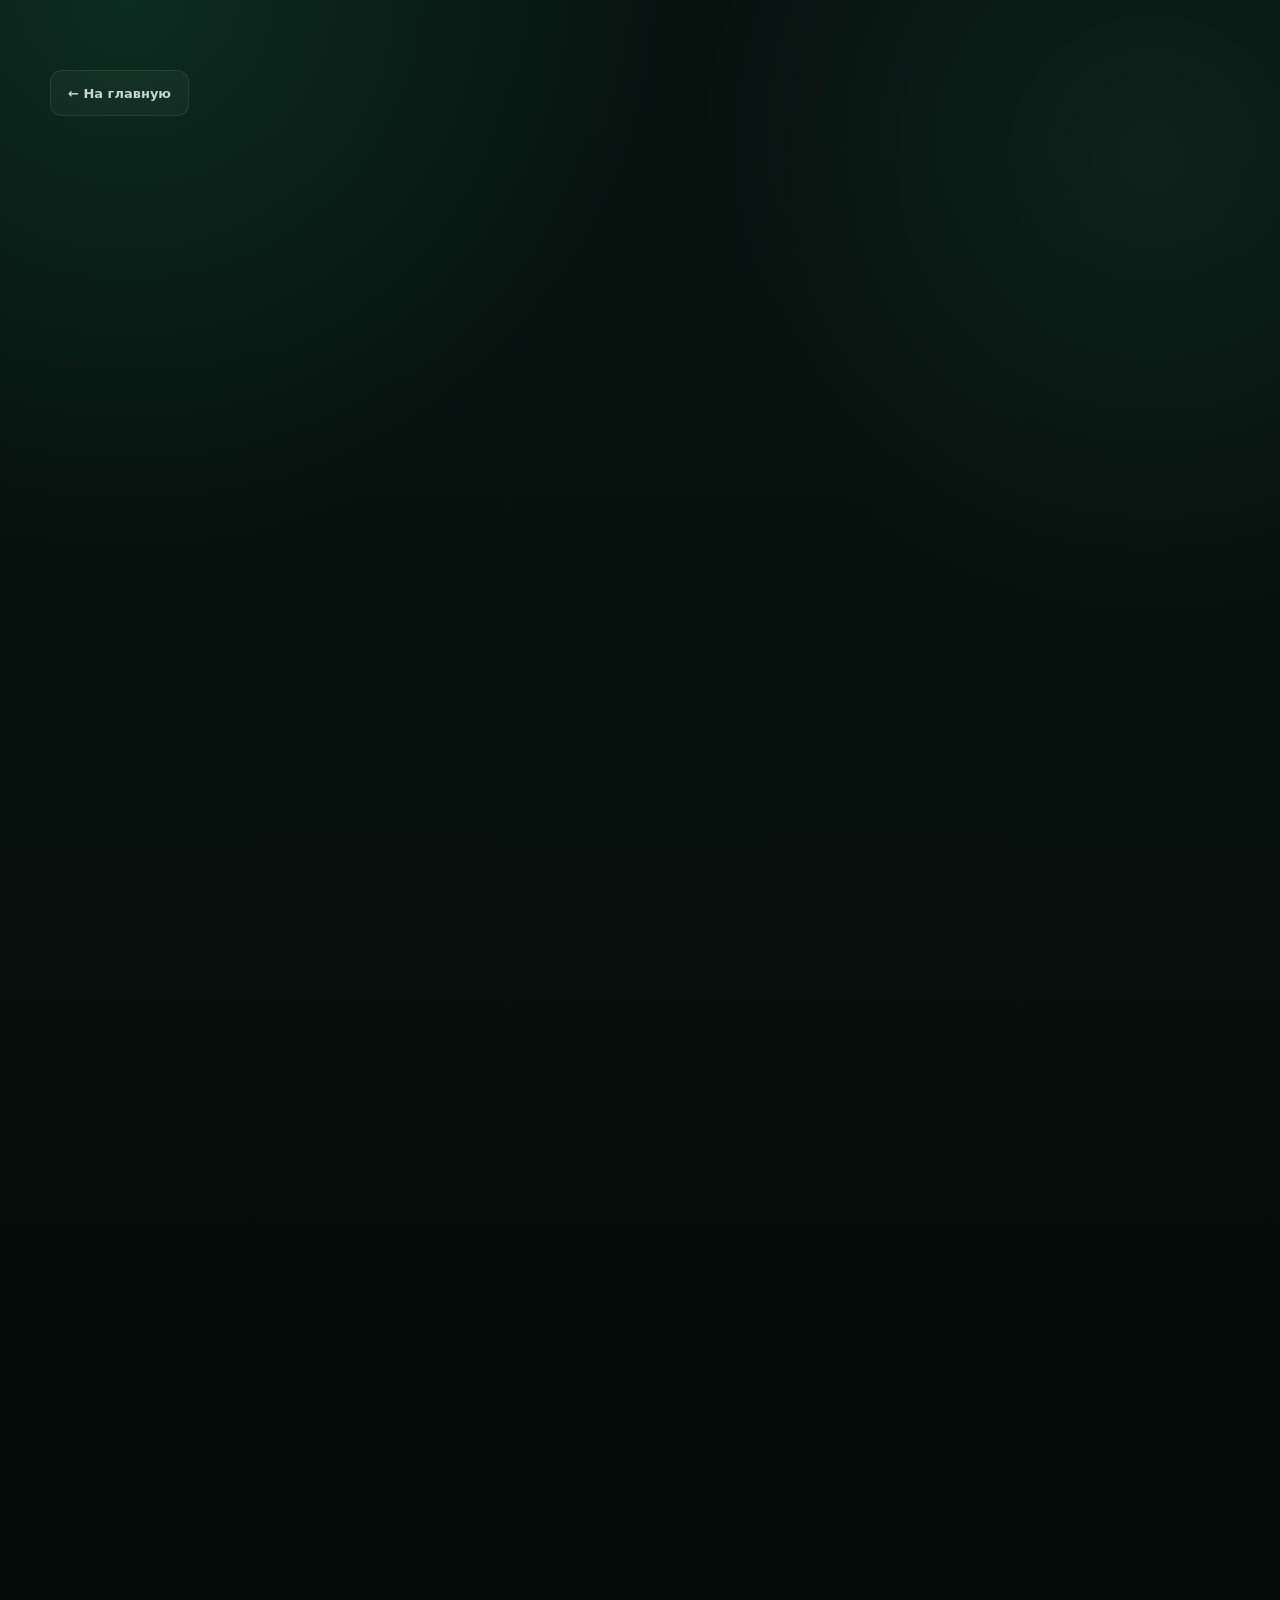
==== rules.html @ 6edc9e5b "minitcs2" ====
<!DOCTYPE html>
<html lang="ru">
<head>
<meta charset="UTF-8">
<meta name="viewport" content="width=device-width, initial-scale=1.0">
<meta name="theme-color" content="#07110e">
<title>MINTCS2 — Правила проекта</title>
<link rel="icon" type="image/png" href="favicon.png">
<style>
        :root {
            --bg: #06100d;
            --bg-soft: #091613;
            --panel: rgba(13, 29, 24, .78);
            --panel-2: rgba(17, 38, 31, .86);
            --border: rgba(124, 255, 200, .11);
            --border-hover: rgba(124, 255, 200, .28);

            --mint: #6dffc4;
            --mint-2: #36eaa2;
            --mint-dark: #19a975;

            --white: #f3fff9;
            --text: #c5d6cf;
            --muted: #71867e;

            --danger: #ff6d79;
            --warning: #ffd66d;

            --shadow: 0 20px 70px rgba(0, 0, 0, .38);
            --radius: 20px;
            --radius-sm: 14px;
        }

        * {
            box-sizing: border-box;
            margin: 0;
            padding: 0;
        }

        html {
            scroll-behavior: smooth;
        }

        body {
            min-height: 100vh;
            color: var(--white);
            background:
                radial-gradient(circle at 10% 0%, rgba(54, 234, 162, .12), transparent 28%),
                radial-gradient(circle at 90% 10%, rgba(109, 255, 196, .07), transparent 25%),
                linear-gradient(180deg, #07120f 0%, #06100d 45%, #040b09 100%);
            font-family:
                Inter,
                ui-sans-serif,
                system-ui,
                -apple-system,
                BlinkMacSystemFont,
                "Segoe UI",
                sans-serif;
            overflow-x: hidden;
        }

        body::before {
            content: "";
            position: fixed;
            inset: 0;
            pointer-events: none;
            opacity: .22;
            background-image:
                linear-gradient(rgba(255,255,255,.018) 1px, transparent 1px),
                linear-gradient(90deg, rgba(255,255,255,.018) 1px, transparent 1px);
            background-size: 50px 50px;
            mask-image: linear-gradient(to bottom, black, transparent 80%);
        }

        a {
            color: inherit;
            text-decoration: none;
        }

        button,
        input {
            font: inherit;
        }

        button {
            cursor: pointer;
        }

        .container {
            width: min(1180px, calc(100% - 40px));
            margin: 0 auto;
        }

        /* =========================
           HEADER
        ========================== */

        header {
            position: sticky;
            top: 0;
            z-index: 100;
            height: 76px;
            background: rgba(5, 14, 11, .78);
            backdrop-filter: blur(20px);
            -webkit-backdrop-filter: blur(20px);
            border-bottom: 1px solid var(--border);
        }

        .nav {
            height: 100%;
            display: flex;
            align-items: center;
            justify-content: space-between;
            gap: 30px;
        }

        .logo {
            display: flex;
            align-items: center;
            gap: 11px;
            font-weight: 900;
            letter-spacing: -.7px;
            font-size: 20px;
            white-space: nowrap;
        }

        .logo-mark {
            width: 38px;
            height: 38px;
            border-radius: 12px;
            display: grid;
            place-items: center;
            color: #06110d;
            background: linear-gradient(135deg, #9affd7, #39e9a2);
            box-shadow:
                0 0 0 1px rgba(255,255,255,.08) inset,
                0 8px 30px rgba(54, 234, 162, .25);
            font-weight: 1000;
        }

        .logo span {
            color: var(--mint);
        }

        .nav-links {
            display: flex;
            align-items: center;
            gap: 5px;
        }

        .nav-link {
            position: relative;
            padding: 10px 13px;
            color: #94aaa2;
            border-radius: 10px;
            font-size: 14px;
            font-weight: 650;
            transition: .2s ease;
        }

        .nav-link:hover,
        .nav-link.active {
            color: var(--white);
            background: rgba(109, 255, 196, .07);
        }

        .nav-link.active::after {
            content: "";
            position: absolute;
            left: 13px;
            right: 13px;
            bottom: 4px;
            height: 2px;
            border-radius: 5px;
            background: var(--mint);
            box-shadow: 0 0 12px var(--mint);
        }

        .nav-actions {
            display: flex;
            align-items: center;
            gap: 9px;
        }

        .icon-btn {
            width: 42px;
            height: 42px;
            border: 1px solid var(--border);
            border-radius: 12px;
            background: rgba(255,255,255,.025);
            color: var(--text);
            transition: .2s ease;
        }

        .icon-btn:hover {
            color: var(--mint);
            border-color: var(--border-hover);
            transform: translateY(-1px);
        }

        .icon-btn:active {
            transform: scale(.94);
        }

        .profile-btn {
            display: flex;
            align-items: center;
            gap: 9px;
            padding: 6px 10px 6px 6px;
            border: 1px solid var(--border);
            border-radius: 13px;
            color: var(--white);
            background: rgba(255,255,255,.025);
            transition: .2s ease;
        }

        .profile-btn:hover {
            border-color: var(--border-hover);
            transform: translateY(-1px);
        }

        .profile-btn:active {
            transform: scale(.97);
        }

        .avatar {
            width: 31px;
            height: 31px;
            border-radius: 9px;
            display: grid;
            place-items: center;
            color: #06110d;
            background: linear-gradient(135deg, #c1ffe7, #39e9a2);
            font-size: 13px;
            font-weight: 900;
        }

        .profile-btn span:last-child {
            font-size: 13px;
            font-weight: 700;
        }

        .mobile-menu {
            display: none;
        }

        /* =========================
           HERO
        ========================== */

        .hero {
            position: relative;
            padding: 72px 0 45px;
        }

        .hero::after {
            content: "";
            position: absolute;
            width: 420px;
            height: 420px;
            right: -200px;
            top: 0;
            border-radius: 50%;
            background: rgba(54, 234, 162, .07);
            filter: blur(80px);
            pointer-events: none;
        }

        .hero-grid {
            position: relative;
            z-index: 1;
            display: grid;
            grid-template-columns: 1fr;
            max-width: 900px;
            gap: 40px;
        }

        .eyebrow {
            display: inline-flex;
            align-items: center;
            gap: 8px;
            margin-bottom: 19px;
            padding: 7px 11px;
            border: 1px solid rgba(109,255,196,.14);
            border-radius: 999px;
            color: var(--mint);
            background: rgba(109,255,196,.045);
            font-size: 11px;
            font-weight: 800;
            letter-spacing: 1.5px;
            text-transform: uppercase;
        }

        .pulse {
            width: 7px;
            height: 7px;
            border-radius: 50%;
            background: var(--mint);
            box-shadow: 0 0 14px var(--mint);
            animation: pulse 1.8s infinite;
        }

        @keyframes pulse {
            0%, 100% {
                opacity: 1;
                transform: scale(1);
            }
            50% {
                opacity: .45;
                transform: scale(.75);
            }
        }

        h1 {
            max-width: 720px;
            font-size: clamp(42px, 7vw, 78px);
            line-height: .94;
            letter-spacing: -4px;
            font-weight: 950;
        }

        h1 .mint {
            color: var(--mint);
            text-shadow: 0 0 45px rgba(109,255,196,.12);
        }

        .hero-description {
            max-width: 650px;
            margin-top: 24px;
            color: var(--muted);
            font-size: 16px;
            line-height: 1.7;
        }

        .hero-buttons {
            display: flex;
            flex-wrap: wrap;
            gap: 11px;
            margin-top: 29px;
        }

        /* =========================
           BUTTON ANIMATIONS
        ========================== */

        .btn {
            position: relative;
            overflow: hidden;
            min-height: 46px;
            display: inline-flex;
            align-items: center;
            justify-content: center;
            gap: 9px;
            padding: 0 17px;
            border-radius: 12px;
            border: 1px solid transparent;
            font-size: 13px;
            font-weight: 800;
            transition:
                transform .22s cubic-bezier(.2,.8,.2,1),
                box-shadow .22s ease,
                background .22s ease,
                border-color .22s ease,
                color .22s ease;
            isolation: isolate;
        }

        .btn::before {
            content: "";
            position: absolute;
            top: -60%;
            left: -80%;
            width: 45%;
            height: 220%;
            background: linear-gradient(
                90deg,
                transparent,
                rgba(255,255,255,.30),
                transparent
            );
            transform: rotate(18deg);
            transition: left .55s ease;
            pointer-events: none;
            z-index: -1;
        }

        .btn:hover::before {
            left: 135%;
        }

        .btn:hover {
            transform: translateY(-3px) scale(1.015);
        }

        .btn:active {
            transform: translateY(1px) scale(.97);
            transition-duration: .08s;
        }

        .btn:focus-visible {
            outline: 2px solid var(--mint);
            outline-offset: 3px;
        }

        .btn-primary {
            color: #04100b;
            background: linear-gradient(135deg, #9affd7, #3deaa5);
            box-shadow: 0 10px 35px rgba(54, 234, 162, .17);
        }

        .btn-primary:hover {
            box-shadow:
                0 14px 40px rgba(54, 234, 162, .28),
                0 0 0 1px rgba(255,255,255,.08) inset;
        }

        .btn-secondary {
            color: var(--text);
            background: rgba(255,255,255,.035);
            border-color: var(--border);
        }

        .btn-secondary:hover {
            color: var(--white);
            border-color: var(--border-hover);
            background: rgba(255,255,255,.07);
            box-shadow: 0 10px 30px rgba(0,0,0,.18);
        }

        /* =========================
           SERVER CARDS
        ========================== */

        section {
            padding: 35px 0;
            scroll-margin-top: 80px;
        }

        .section-head {
            display: flex;
            align-items: flex-end;
            justify-content: space-between;
            gap: 20px;
            margin-bottom: 18px;
        }

        .section-title {
            font-size: 24px;
            font-weight: 900;
            letter-spacing: -1px;
        }

        .section-subtitle {
            margin-top: 5px;
            color: var(--muted);
            font-size: 13px;
        }

        .server-grid {
            display: grid;
            grid-template-columns: repeat(3, 1fr);
            gap: 14px;
        }

        .server-card {
            position: relative;
            overflow: hidden;
            padding: 20px;
            min-height: 245px;
            border: 1px solid var(--border);
            border-radius: var(--radius);
            background:
                radial-gradient(circle at 100% 0%, rgba(109,255,196,.09), transparent 35%),
                linear-gradient(145deg, rgba(17,38,31,.9), rgba(8,19,15,.9));
            box-shadow: 0 12px 40px rgba(0,0,0,.17);
            transition: .25s ease;
        }

        .server-card:hover {
            transform: translateY(-6px);
            border-color: var(--border-hover);
            box-shadow: 0 20px 55px rgba(0,0,0,.28);
        }

        .server-card::before {
            content: "";
            position: absolute;
            width: 150px;
            height: 150px;
            top: -80px;
            right: -60px;
            border-radius: 50%;
            background: rgba(109,255,196,.08);
            filter: blur(15px);
        }

        .server-top {
            display: flex;
            justify-content: space-between;
            align-items: center;
            gap: 12px;
        }

        .server-type {
            display: inline-flex;
            align-items: center;
            gap: 7px;
            color: var(--mint);
            font-size: 10px;
            font-weight: 900;
            letter-spacing: 1.2px;
        }

        .server-type i {
            width: 6px;
            height: 6px;
            border-radius: 50%;
            background: var(--mint);
            box-shadow: 0 0 10px var(--mint);
        }

        .server-id {
            color: #58716a;
            font-size: 10px;
            font-weight: 800;
        }

        .server-name {
            margin-top: 30px;
            font-size: 23px;
            font-weight: 900;
            letter-spacing: -.7px;
        }

        .server-map {
            margin-top: 6px;
            color: var(--muted);
            font-size: 12px;
        }

        .server-info {
            display: flex;
            align-items: center;
            justify-content: space-between;
            margin-top: 28px;
            padding-top: 15px;
            border-top: 1px solid rgba(255,255,255,.055);
        }

        .server-status {
            display: inline-flex;
            align-items: center;
            gap: 7px;
            color: var(--mint);
            font-size: 12px;
            font-weight: 800;
        }

        .server-status i {
            width: 7px;
            height: 7px;
            border-radius: 50%;
            background: var(--mint);
            box-shadow: 0 0 10px var(--mint);
        }

        .server-ping {
            color: var(--mint);
            font-size: 11px;
            font-weight: 700;
        }

        .server-actions {
            display: flex;
            gap: 8px;
            margin-top: 16px;
        }

        .server-actions .btn {
            flex: 1;
            min-height: 40px;
            padding: 0 10px;
            font-size: 11px;
        }

        /* =========================
           STATISTICS
        ========================== */

        .stats-grid {
            display: grid;
            grid-template-columns: repeat(4, 1fr);
            gap: 12px;
        }

        .stat {
            padding: 21px;
            border: 1px solid var(--border);
            border-radius: var(--radius-sm);
            background: rgba(12,28,23,.64);
            transition: .25s ease;
        }

        .stat:hover {
            transform: translateY(-4px);
            border-color: var(--border-hover);
            background: rgba(15,34,28,.78);
        }

        .stat-icon {
            width: 34px;
            height: 34px;
            display: grid;
            place-items: center;
            margin-bottom: 20px;
            border-radius: 10px;
            color: var(--mint);
            background: rgba(109,255,196,.07);
        }

        .stat-value {
            font-size: 27px;
            font-weight: 900;
            letter-spacing: -1px;
        }

        .stat-label {
            margin-top: 5px;
            color: var(--muted);
            font-size: 11px;
        }

        /* =========================
           ACTIVITY
        ========================== */

        .content-grid {
            display: grid;
            grid-template-columns: 1.3fr .7fr;
            gap: 14px;
        }

        .panel {
            overflow: hidden;
            border: 1px solid var(--border);
            border-radius: var(--radius);
            background: rgba(10,24,20,.72);
        }

        .panel-head {
            display: flex;
            align-items: center;
            justify-content: space-between;
            padding: 18px 20px;
            border-bottom: 1px solid rgba(255,255,255,.055);
        }

        .panel-title {
            font-size: 14px;
            font-weight: 850;
        }

        .panel-link {
            color: var(--mint);
            font-size: 11px;
            font-weight: 800;
        }

        .activity-list {
            display: flex;
            flex-direction: column;
        }

        .activity {
            display: grid;
            grid-template-columns: 36px 1fr auto;
            align-items: center;
            gap: 12px;
            padding: 15px 20px;
            border-bottom: 1px solid rgba(255,255,255,.035);
            transition: background .2s ease;
        }

        .activity:hover {
            background: rgba(109,255,196,.025);
        }

        .activity:last-child {
            border-bottom: 0;
        }

        .activity-avatar {
            width: 34px;
            height: 34px;
            display: grid;
            place-items: center;
            border-radius: 10px;
            color: var(--mint);
            background: rgba(109,255,196,.07);
            font-size: 11px;
            font-weight: 900;
        }

        .activity-name {
            font-size: 12px;
            font-weight: 800;
        }

        .activity-desc {
            margin-top: 3px;
            color: var(--muted);
            font-size: 10px;
        }

        .activity-time {
            color: #536b63;
            font-size: 10px;
        }

        /* =========================
           QUICK LINKS
        ========================== */

        .quick-grid {
            display: grid;
            grid-template-columns: repeat(2, 1fr);
            gap: 8px;
            padding: 12px;
        }

        .quick {
            display: block;
            width: 100%;
            padding: 15px;
            border: 1px solid transparent;
            border-radius: 13px;
            background: rgba(255,255,255,.025);
            transition: .22s ease;
            text-align: left;
            color: inherit;
        }

        .quick:hover {
            border-color: var(--border);
            background: rgba(109,255,196,.045);
            transform: translateY(-2px);
        }

        .quick:active {
            transform: scale(.98);
        }

        .quick-icon {
            color: var(--mint);
            font-size: 18px;
        }

        .quick-title {
            margin-top: 9px;
            font-size: 11px;
            font-weight: 850;
        }

        .quick-text {
            margin-top: 4px;
            color: var(--muted);
            font-size: 9px;
            line-height: 1.4;
        }

        /* =========================
           NEWS
        ========================== */

        .news-grid {
            display: grid;
            grid-template-columns: repeat(3, 1fr);
            gap: 14px;
        }

        .news {
            padding: 20px;
            border: 1px solid var(--border);
            border-radius: var(--radius);
            background: rgba(10,24,20,.72);
            transition: .22s ease;
        }

        .news:hover {
            border-color: var(--border-hover);
            transform: translateY(-5px);
            box-shadow: 0 16px 45px rgba(0,0,0,.2);
        }

        .news-date {
            color: var(--mint);
            font-size: 10px;
            font-weight: 850;
            text-transform: uppercase;
            letter-spacing: .8px;
        }

        .news-title {
            margin-top: 13px;
            font-size: 16px;
            line-height: 1.35;
            font-weight: 850;
        }

        .news-text {
            margin-top: 8px;
            color: var(--muted);
            font-size: 11px;
            line-height: 1.6;
        }

        /* =========================
           SUPPORT
        ========================== */

        .support-panel {
            padding: 34px;
            position: relative;
            overflow: hidden;
        }

        .support-glow {
            position: absolute;
            width: 300px;
            height: 300px;
            right: -120px;
            top: -160px;
            border-radius: 50%;
            background: rgba(109,255,196,.09);
            filter: blur(25px);
        }

        .support-content {
            position: relative;
            z-index: 1;
        }

        /* =========================
           FOOTER
        ========================== */

        footer {
            margin-top: 40px;
            padding: 35px 0;
            border-top: 1px solid var(--border);
            background: rgba(3,9,7,.55);
        }

        .footer-inner {
            display: flex;
            align-items: center;
            justify-content: space-between;
            gap: 30px;
        }

        .footer-copy {
            color: #5e746c;
            font-size: 11px;
            line-height: 1.7;
        }

        .footer-copy strong {
            color: var(--mint);
        }

        .footer-links {
            display: flex;
            gap: 18px;
            color: #71867e;
            font-size: 11px;
        }

        .footer-links a {
            transition: .2s ease;
        }

        .footer-links a:hover {
            color: var(--mint);
        }

        /* =========================
           MODAL
        ========================== */

        .modal {
            position: fixed;
            inset: 0;
            z-index: 500;
            display: none;
            align-items: center;
            justify-content: center;
            padding: 20px;
            background: rgba(0,0,0,.65);
            backdrop-filter: blur(10px);
        }

        .modal.show {
            display: flex;
        }

        .modal-box {
            width: min(470px, 100%);
            padding: 25px;
            border: 1px solid var(--border-hover);
            border-radius: 22px;
            background:
                radial-gradient(circle at 100% 0%, rgba(109,255,196,.1), transparent 40%),
                #091713;
            box-shadow: 0 30px 100px rgba(0,0,0,.5);
            animation: modalIn .2s ease;
        }

        @keyframes modalIn {
            from {
                opacity: 0;
                transform: scale(.96) translateY(10px);
            }
            to {
                opacity: 1;
                transform: scale(1) translateY(0);
            }
        }

        .modal-head {
            display: flex;
            align-items: center;
            justify-content: space-between;
            gap: 20px;
        }

        .modal-title {
            font-size: 20px;
            font-weight: 900;
        }

        .modal-close {
            width: 34px;
            height: 34px;
            border: 0;
            border-radius: 10px;
            color: var(--muted);
            background: rgba(255,255,255,.04);
            transition: .2s ease;
        }

        .modal-close:hover {
            color: var(--white);
            background: rgba(255,255,255,.08);
        }

        .modal-text {
            margin-top: 15px;
            color: var(--muted);
            font-size: 13px;
            line-height: 1.7;
        }

        .modal-ip {
            display: block;
            margin: 17px 0;
            padding: 15px;
            border: 1px solid var(--border);
            border-radius: 12px;
            color: var(--mint);
            background: rgba(0,0,0,.2);
            font-family: monospace;
            font-size: 13px;
        }

        /* =========================
           TOAST
        ========================== */

        .toast {
            position: fixed;
            z-index: 1000;
            right: 22px;
            bottom: 22px;
            max-width: 330px;
            padding: 14px 17px;
            border: 1px solid var(--border-hover);
            border-radius: 13px;
            color: var(--white);
            background: rgba(9,23,18,.95);
            box-shadow: 0 15px 50px rgba(0,0,0,.4);
            font-size: 12px;
            font-weight: 700;
            transform: translateY(30px);
            opacity: 0;
            pointer-events: none;
            transition: .25s ease;
        }

        .toast.show {
            transform: translateY(0);
            opacity: 1;
        }

        /* =========================
           SCROLL REVEAL
        ========================== */

        .reveal {
            opacity: 0;
            transform: translateY(24px);
            transition:
                opacity .65s ease,
                transform .65s cubic-bezier(.2,.8,.2,1);
        }

        .reveal.visible {
            opacity: 1;
            transform: translateY(0);
        }

        /* =========================
           MOBILE
        ========================== */

        @media (max-width: 950px) {
            .nav-links {
                display: none;
                position: absolute;
                top: 76px;
                left: 20px;
                right: 20px;
                padding: 10px;
                flex-direction: column;
                align-items: stretch;
                border: 1px solid var(--border);
                border-radius: 15px;
                background: rgba(7,18,14,.97);
                box-shadow: var(--shadow);
            }

            .nav-links.open {
                display: flex;
            }

            .nav-link {
                padding: 13px;
            }

            .nav-link.active::after {
                display: none;
            }

            .mobile-menu {
                display: grid;
            }

            .profile-btn {
                display: none;
            }

            .server-grid {
                grid-template-columns: repeat(2, 1fr);
            }

            .content-grid {
                grid-template-columns: 1fr;
            }
        }

        @media (max-width: 680px) {
            .container {
                width: min(100% - 24px, 1180px);
            }

            header {
                height: 68px;
            }

            .nav-links {
                top: 68px;
                left: 12px;
                right: 12px;
            }

            .hero {
                padding-top: 48px;
            }

            h1 {
                font-size: clamp(42px, 15vw, 65px);
                letter-spacing: -3px;
            }

            .hero-description {
                font-size: 14px;
            }

            .hero-buttons {
                display: grid;
                grid-template-columns: 1fr 1fr;
            }

            .hero-buttons .btn {
                width: 100%;
            }

            .server-grid,
            .news-grid {
                grid-template-columns: 1fr;
            }

            .stats-grid {
                grid-template-columns: repeat(2, 1fr);
            }

            .stat {
                padding: 16px;
            }

            .stat-icon {
                margin-bottom: 13px;
            }

            .section-head {
                align-items: flex-start;
                flex-direction: column;
                gap: 4px;
            }

            .support-panel {
                padding: 24px;
            }

            .footer-inner {
                align-items: flex-start;
                flex-direction: column;
            }

            .footer-links {
                flex-wrap: wrap;
            }
        }

        @media (max-width: 400px) {
            .hero-buttons {
                grid-template-columns: 1fr;
            }

            .stats-grid {
                grid-template-columns: 1fr 1fr;
            }

            .server-card {
                padding: 17px;
            }

            .activity {
                grid-template-columns: 36px 1fr;
            }

            .activity-time {
                display: none;
            }
        }

        @media (prefers-reduced-motion: reduce) {
            html {
                scroll-behavior: auto;
            }

            *,
            *::before,
            *::after {
                animation-duration: .01ms !important;
                animation-iteration-count: 1 !important;
                transition-duration: .01ms !important;
            }

            .reveal {
                opacity: 1;
                transform: none;
            }
        }
    
        .nav-link { position:relative; transition:color .2s ease, background .2s ease, transform .2s ease; }
        .nav-link::after { content:""; position:absolute; left:13px; right:13px; bottom:4px; height:2px; border-radius:5px; background:var(--mint); box-shadow:0 0 12px var(--mint); transform:scaleX(0); transform-origin:center; transition:transform .2s ease; }
        .nav-link:hover, .nav-link:focus-visible { color:var(--white); background:rgba(109,255,196,.07); transform:translateY(-1px); }
        .nav-link:hover::after, .nav-link:focus-visible::after, .nav-link.active::after { transform:scaleX(1); }
        .footer-legal { display:flex; gap:20px; flex-wrap:wrap; margin-top:16px; }
        .footer-legal a { color:var(--muted); transition:color .2s ease; }
        .footer-legal a:hover { color:var(--mint); }
        .quick-only { grid-template-columns:1fr !important; }

    
.rules-page{padding:70px 0}
.rules-back{margin-bottom:24px;display:inline-flex}
.rules-page .stat-value{font-size:16px !important;line-height:1.45}
</style>
</head>
<body>
<main class="rules-page">
<div class="container">
<a class="btn btn-secondary rules-back" href="index.html">← На главную</a>
<section id="rules">
        <div class="container">
            <div class="section-head reveal">
                <div>
                    <div class="section-title">Правила проекта MINTCS2</div>
                    <div class="section-subtitle">Общие положения</div>
                </div>
            </div>
            <div class="panel reveal" style="padding:24px;">
                <div style="display:grid;gap:12px;">
                    <article class="stat" style="padding:20px;">
                        <div class="stat-value" style="font-size:16px;">1. Прецедентная система правил</div>
                        <div class="news-text">На проекте действует прецедентная система правил. Если игрок совершил нарушение, которое не описано ни в каких правилах проекта, то он может быть наказан с разрешения Команды проекта.</div>
                    </article>
                    <article class="stat" style="padding:20px;">
                        <div class="stat-value" style="font-size:16px;">2. Согласие с правилами</div>
                        <div class="news-text">Подключившись к нашим серверам или посетив официальный сайт проекта, Вы автоматически соглашаетесь с данными правилами и обязуетесь их соблюдать. Игроком является любой подключившийся на игровой сервер человек. Администрация и привилегированные игроки не отличаются от остальных - Игрок есть игрок.</div>
                    </article>
                    <article class="stat" style="padding:20px;">
                        <div class="stat-value" style="font-size:16px;">3. Деструктивные действия</div>
                        <div class="news-text">Запрещены деструктивные действия по отношению к проекту: неконструктивная критика, призывы покинуть проект, попытки нарушить развитие проекта, атаки на ресурсы проекта или любые другие действия. Срок наказания от 30 дней до Черного Списка проекта.</div>
                    </article>
                    <article class="stat" style="padding:20px;">
                        <div class="stat-value" style="font-size:16px;">4. Поддержание порядка и коммуникации</div>
                        <div class="news-text">Для поддержания комфортной и продуктивной атмосферы, Команда проекта оставляет за собой право принять необходимые меры, включая временную или постоянную блокировку аккаунта, а также ограничение доступа к ресурсам проекта, таким как Discord-сервер и социальные сети. Эти меры могут быть применены в исключительных случаях, даже если действия участника формально не нарушают установленные правила, но препятствуют поддержанию порядка и конструктивной коммуникации. Обнаружение нарушений правил со стороны игрока в личных сообщениях с другими, нарушивший правила игрок не освобождается от ответственности за свои слова.</div>
                    </article>
                    <article class="stat" style="padding:20px;">
                        <div class="stat-value" style="font-size:16px;">5. Утеря привилегий аккаунта</div>
                        <div class="news-text">Проект не несет ответственности за утерянные привилегии аккаунта в случае скачивания вами запрещенного софта, а также модов, тематических программ, взлома, обмана, невнимательности и т.п., а также любых действий, совершенных вручную с игрового аккаунта. Администрация может восстановить утраченные привилегии в отдельных ситуациях, но не берет на себя обязательств по восстановлению.</div>
                    </article>
                    <article class="stat" style="padding:20px;">
                        <div class="stat-value" style="font-size:16px;">6. Выбор наказания</div>
                        <div class="news-text">Руководство оставляет за собой право на выбор любого наказания за любое нарушение, ориентируясь на тяжесть содеянного и предыдущую историю нарушений, от отсутствия наказания или предупреждения до полной блокировки на всех серверах проекта. Если ориентировочное наказание за нарушение не указано, исключительное право наказать игрока, ориентируясь на тяжесть содеянного и предыдущую историю нарушений, остается за администрацией.</div>
                    </article>
                    <article class="stat" style="padding:20px;">
                        <div class="stat-value" style="font-size:16px;">7. Распространение информации</div>
                        <div class="news-text">Запрещено распространение информации, которая была получена в ходе администраторской деятельности и/или в следствии взаимодействия с администрацией, а именно: запись разговоров/информации получаемой на обзвоне или проверке.</div>
                    </article>
                    <article class="stat" style="padding:20px;">
                        <div class="stat-value" style="font-size:16px;">8. Использование уязвимостей</div>
                        <div class="news-text">Запрещено использование недоработок/уязвимостей в правилах проекта/сервера. Блокировка от 7 дней до пожизненного срока.</div>
                    </article>
                    <article class="stat" style="padding:20px;">
                        <div class="stat-value" style="font-size:16px;">9. Правила обязательны для всех</div>
                        <div class="news-text">Наши правила проекта являются обязательными для всех игроков, независимо от пола, национальности и вероисповедания.</div>
                    </article>
                    <article class="stat" style="padding:20px;">
                        <div class="stat-value" style="font-size:16px;">10. Область действия правил</div>
                        <div class="news-text">Данные правила являются действующими на всех игровых серверах/ресурсах проекта MINTCS2</div>
                    </article>
                </div>
            </div>
        </div>
    </section>
</div>
</main>
</body>
</html>
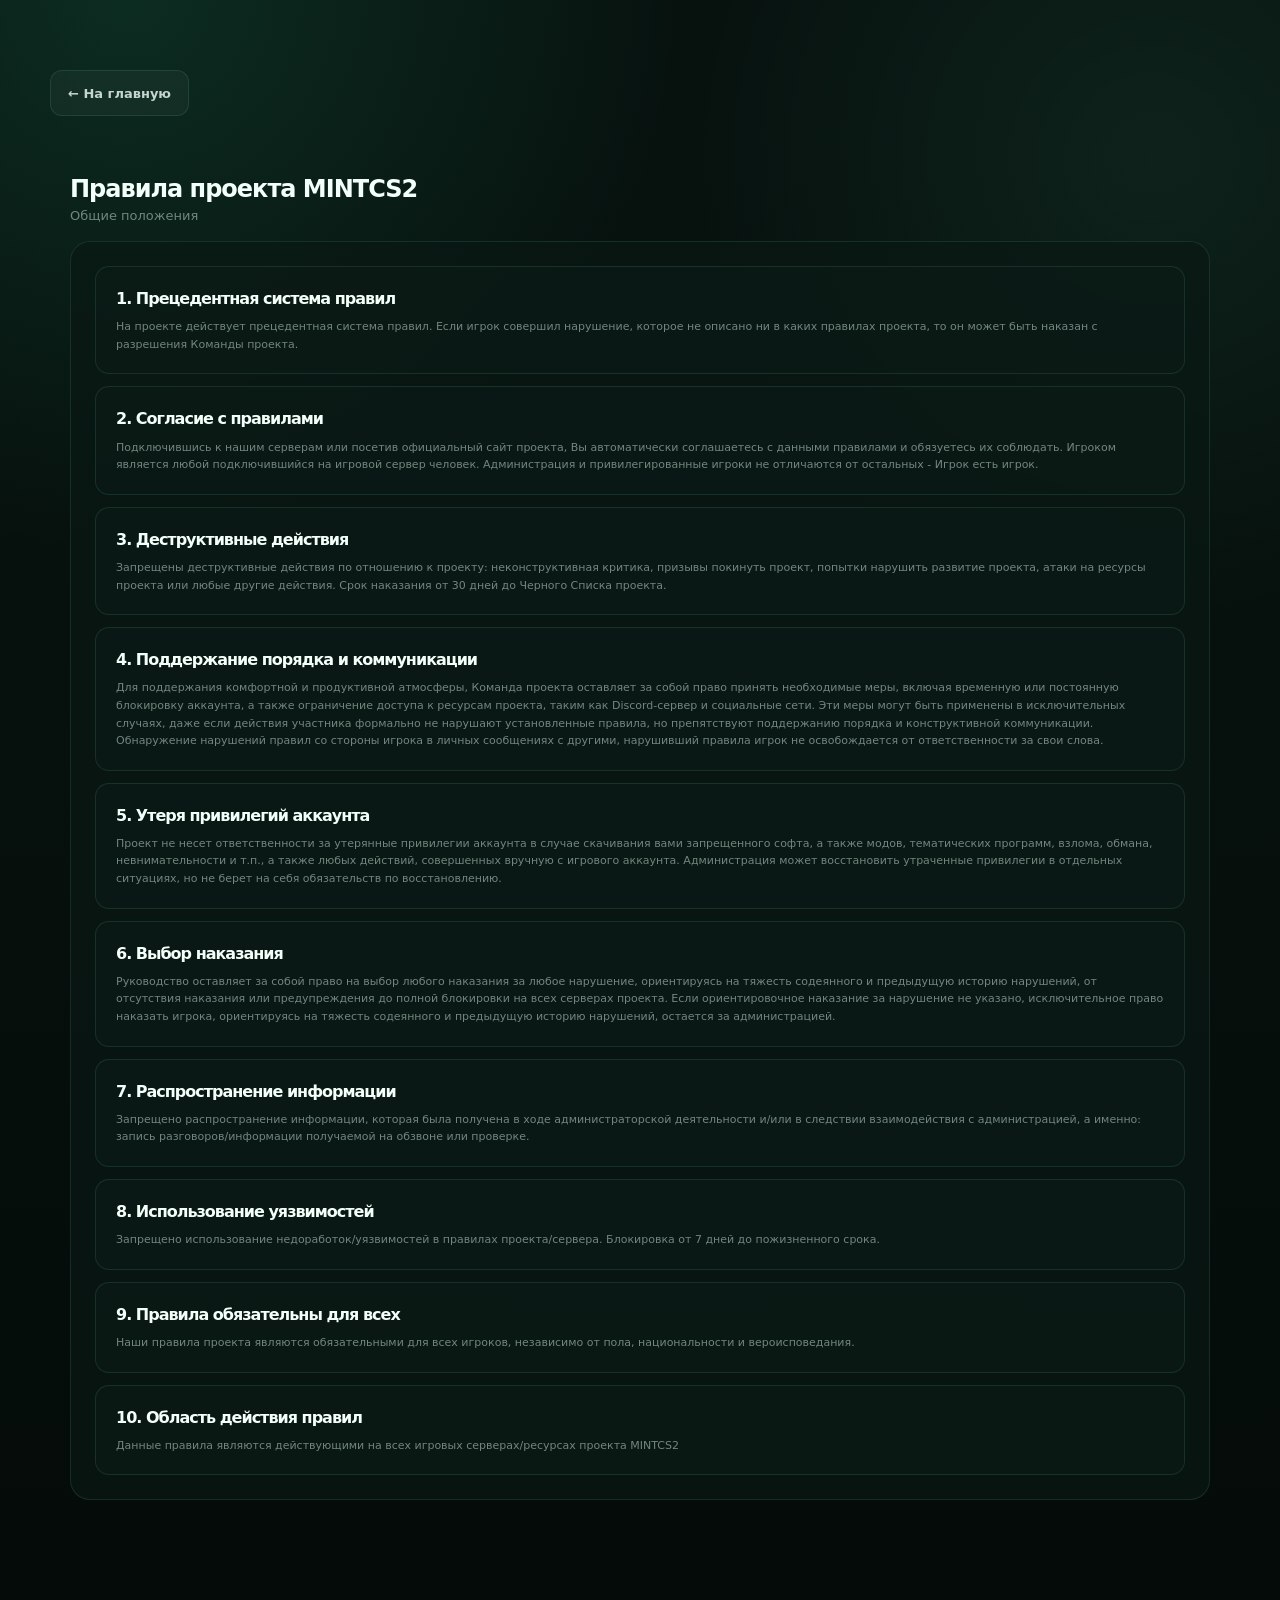
==== commit c6aee189: "final1" ====
--- a/rules.html
+++ b/rules.html
@@ -5,7 +5,8 @@
 <meta name="viewport" content="width=device-width, initial-scale=1.0">
 <meta name="theme-color" content="#07110e">
 <title>MINTCS2 — Правила проекта</title>
-<link rel="icon" type="image/png" href="favicon.png">
+<link rel="icon" type="image/png" href="./favicon.png?v=2">
+<link rel="shortcut icon" type="image/png" href="./favicon.png?v=2">
 <style>
         :root {
             --bg: #06100d;
@@ -1193,6 +1194,7 @@
 
     
 .rules-page{padding:70px 0}
+.rules-page .reveal{opacity:1 !important;transform:none !important;}
 .rules-back{margin-bottom:24px;display:inline-flex}
 .rules-page .stat-value{font-size:16px !important;line-height:1.45}
 </style>
